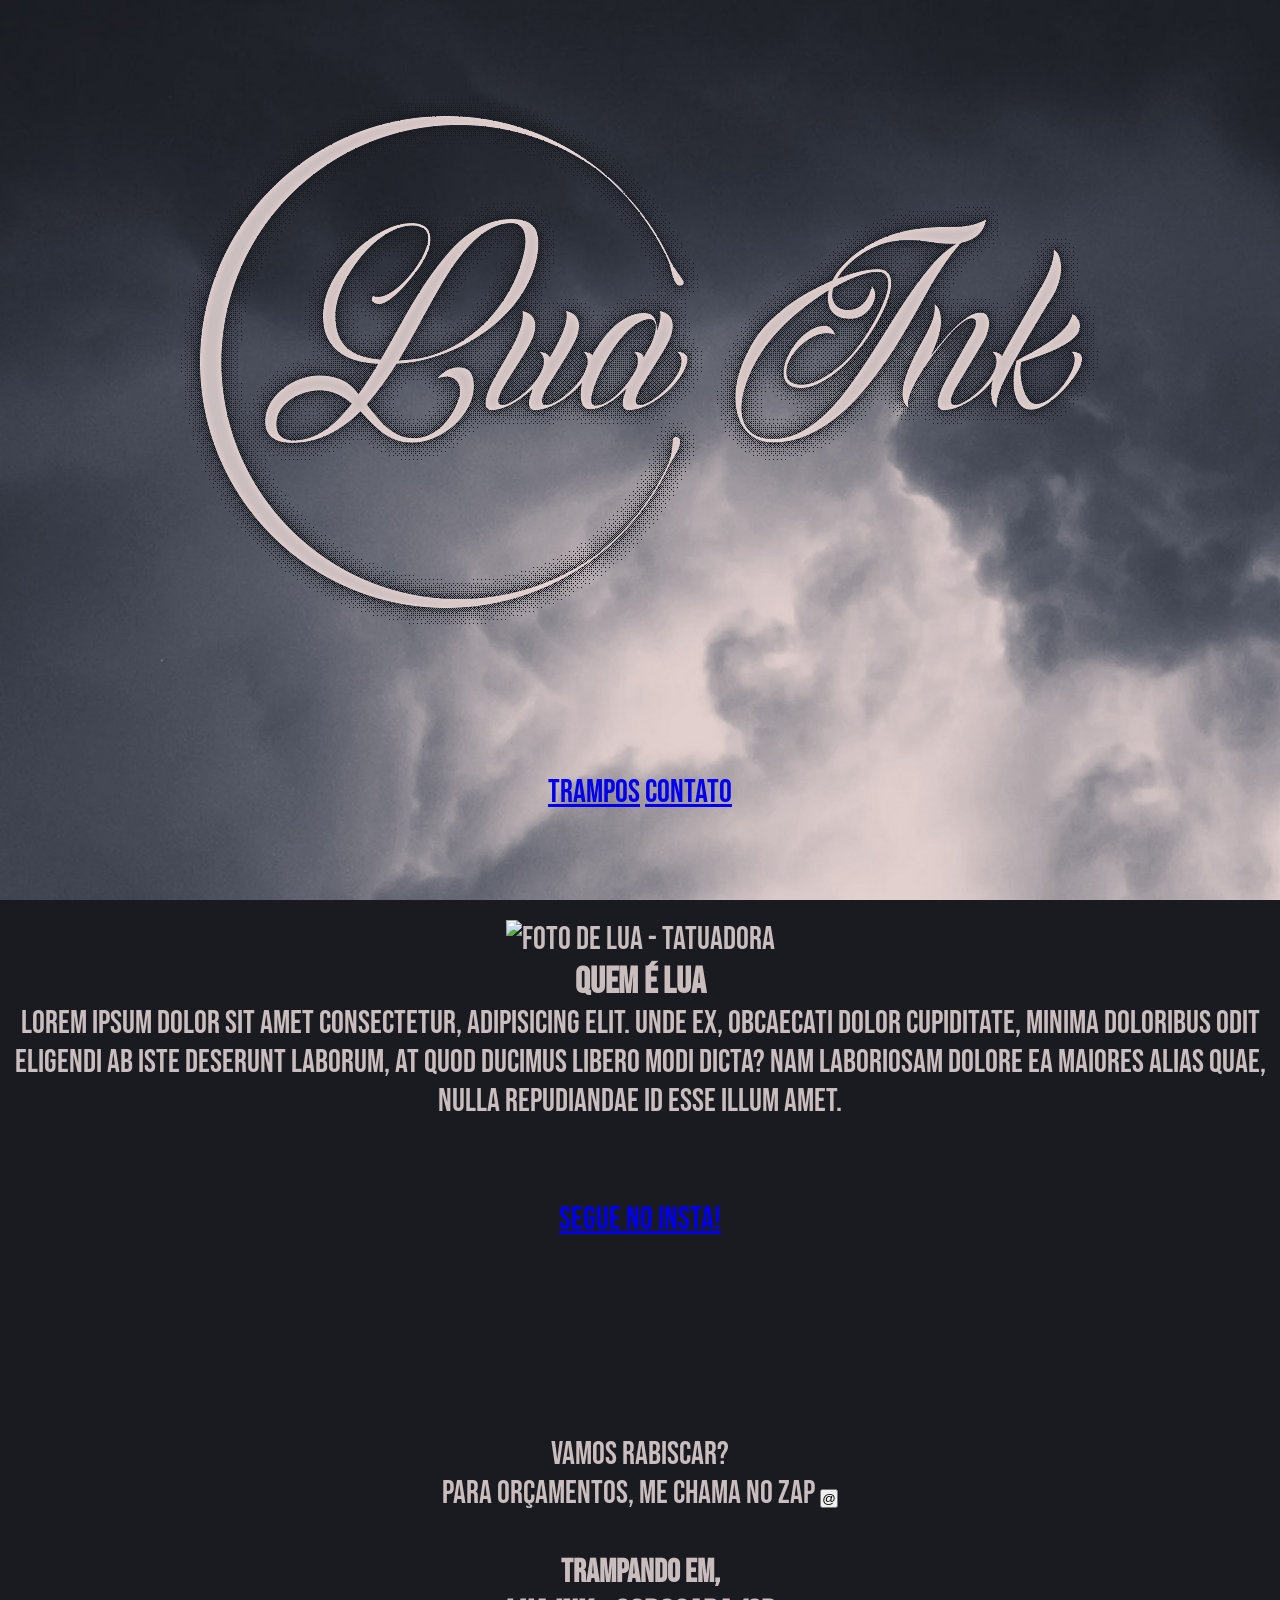
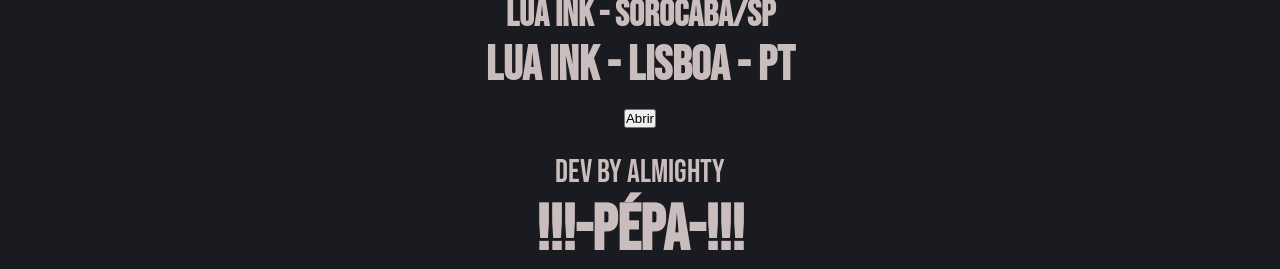
==== novo/index.html @ 47d6fd94 "Refazendo tudo de novo... Agora sério!" ====
<!DOCTYPE html>
<html lang="pt-BR">
<head>
    <meta charset="UTF-8">
    <meta name="viewport" content="width=device-width, initial-scale=1.0">
    <title>Lua Ink - Tattoo</title>
    <link rel="preconnect" href="https://fonts.googleapis.com">
    <link rel="preconnect" href="https://fonts.gstatic.com" crossorigin>
    <link href="https://fonts.googleapis.com/css2?family=Bebas+Neue&family=Roboto:wght@100&display=swap" rel="stylesheet">
    <link rel="stylesheet" href="main.css">
</head>
<body>
    <main>
        <section id="hero" class="animate">
            <div id="heroBG"><img src="images/background.jpg"></div>
            <div id="heroWrap" class="wrap">
                <img src="images/luaink.png" alt="Logo - Lua Ink" id="luaink">
                <div id="heroCTA">
                    <a href="#insta" target="_self" class="cta heroEnter" id="ctaTrampos">Trampos</a>
                    <a href="#zap" target="_self" class="cta heroEnter" id="ctaContato">Contato</a>
                </div>
                <div id="heroSwipe" class="heroEnter">
                    <div id="heroSwipeBG">
                        <div id="heroSwipeFinger">&nbsp;</div>
                    </div>
                </div>
            </div>
        </section>
        <section id="sobre">
            <div id="sobreWrap" class="wrap">
                <div id="sobreRetrato"><img src="images/fotoLua.png" alt="Foto de Lua - Tatuadora"></div>
                <h3 id="sobreTitle">Quem é Lua</h3>
                <p id="sobreTXT">Lorem ipsum dolor sit amet consectetur, adipisicing elit. Unde ex, obcaecati dolor cupiditate, minima doloribus odit eligendi ab iste deserunt laborum, at quod ducimus libero modi dicta? Nam laboriosam dolore ea maiores alias quae, nulla repudiandae id esse illum amet.</p>
            </div>
        </section>
        <section id="insta">
            <div id="instaWrap" class="wrap">
                <div id="instaLogo">
                    <div id="instaLogoImg"><img src="images/logoInsta.png" alt=""></div>
                    <a href="https://www.instagram.com/luaink_/" target="_blank" id="instaChamada">Segue&nbsp;no&nbsp;Insta! </a>
                </div>
                <div id="instaFotos">
                    <div id="Foto01" class="instaFoto"><img src="images/insta/instaFoto_01.jpg" alt=""></div>
                    <div id="Foto02" class="instaFoto"><img src="images/insta/instaFoto_02.jpg" alt=""></div>
                    <div id="Foto03" class="instaFoto"><img src="images/insta/instaFoto_03.jpg" alt=""></div>
                    <div id="Foto04" class="instaFoto"><img src="images/insta/instaFoto_04.jpg" alt=""></div>
                </div>
            </div>
        </section>
        <section id="zap">
            <div id="zapWrap" class="wrap">
                <span id="zapChamada">Vamos Rabiscar?</span><br>
                <span id="zapSubT">Para orçamentos, me chama no ZAP</span>
                <input id="zapButton" type="button" value="@">
            </div>
        </section>
        <section id="local">
            <div id="localWrap" class="wrap">
                <div id="localTrampo">
                    <h4 id="localTXT">Trampando em,</h4>
                    <h3 id="localPrev">Lua Ink - Sorocaba/SP</h3>
                    <h2 id="localAtual">Lua Ink - Lisboa&nbsp;-&nbsp;PT</h2>
                </div>
                <div id="localMapa">
                    <input type="button" value="Abrir" id="mapaButton">
                </div>
            </div>
        </section>
        <footer>Dev by Almighty <h1>!!!-Pépa-!!!</h1></footer>
    </main>
    <!-- <script
        src="https://cdnjs.cloudflare.com/ajax/libs/gsap/3.6.1/gsap.min.js"
        integrity="sha512-cdV6j5t5o24hkSciVrb8Ki6FveC2SgwGfLE31+ZQRHAeSRxYhAQskLkq3dLm8ZcWe1N3vBOEYmmbhzf7NTtFFQ=="
        crossorigin="anonymous"
    ></script> -->
    <!-- <script src="https://cdnjs.cloudflare.com/ajax/libs/ScrollMagic/2.0.6/ScrollMagic.min.js"></script> -->
    <!-- <script src="https://cdnjs.cloudflare.com/ajax/libs/ScrollMagic/2.0.6/plugins/animation.gsap.js"></script> -->
    <script src="script.js"></script>

</body>
</html>
---- novo/main.css ----
:root {
    --dark: #191b21;
    --light: #cabdbd;
}

* {
    box-sizing: border-box;
    margin: 0;
    padding: 0;
}

html{
    scroll-behavior: smooth;
    /* scroll-snap-type: y proximity; */
}

@media (min-width: 480px) {
    /* html{display: none;} */
    /* html {scroll-snap-type: y proximity;} */
}

body {
    margin: 0;
    width: 100vw;
    max-width: 100%;
    font-family: "Bebas Neue", sans-serif;
    font-weight: 400;
    font-style: normal;
    text-align: center;
    font-size: 32px;
    color: var(--light);
    background-color: var(--dark);
}

main {
    width: 100vw;
    max-width: 100%;
}

main {box-shadow: 0 0 50px 10px var(--dark);}
@media (min-width: 480px) {
}
section{
    position:relative;
    max-width: 100svw;
    width: 100%;
    /* min-height: 100svh; */
    margin: 0;
    padding: 0;
    /* scroll-snap-align: start; */
}

.wrap{
    max-width: 1280px;
    margin-inline: auto;
    padding-block: 20px;
    background-color: var(--dark);
}

#heroBG {
    position: absolute;
    width: 100%;
    overflow-x: hidden;
}

#heroBG>img {
    min-width: 100vw;
    min-height: 100vh;
    position: relative;
    left: 50%;
    transform: translateX(-50%);
}

#heroWrap {
    position: relative;
    width: 100%;
    height: 100svh;
    overflow: hidden;
    background:none ;
    display: flex;
    flex-direction: column;
    justify-content: space-around;
    align-items: center;
}

#heroSwipe {
    position: absolute;
    bottom: 0px;
}
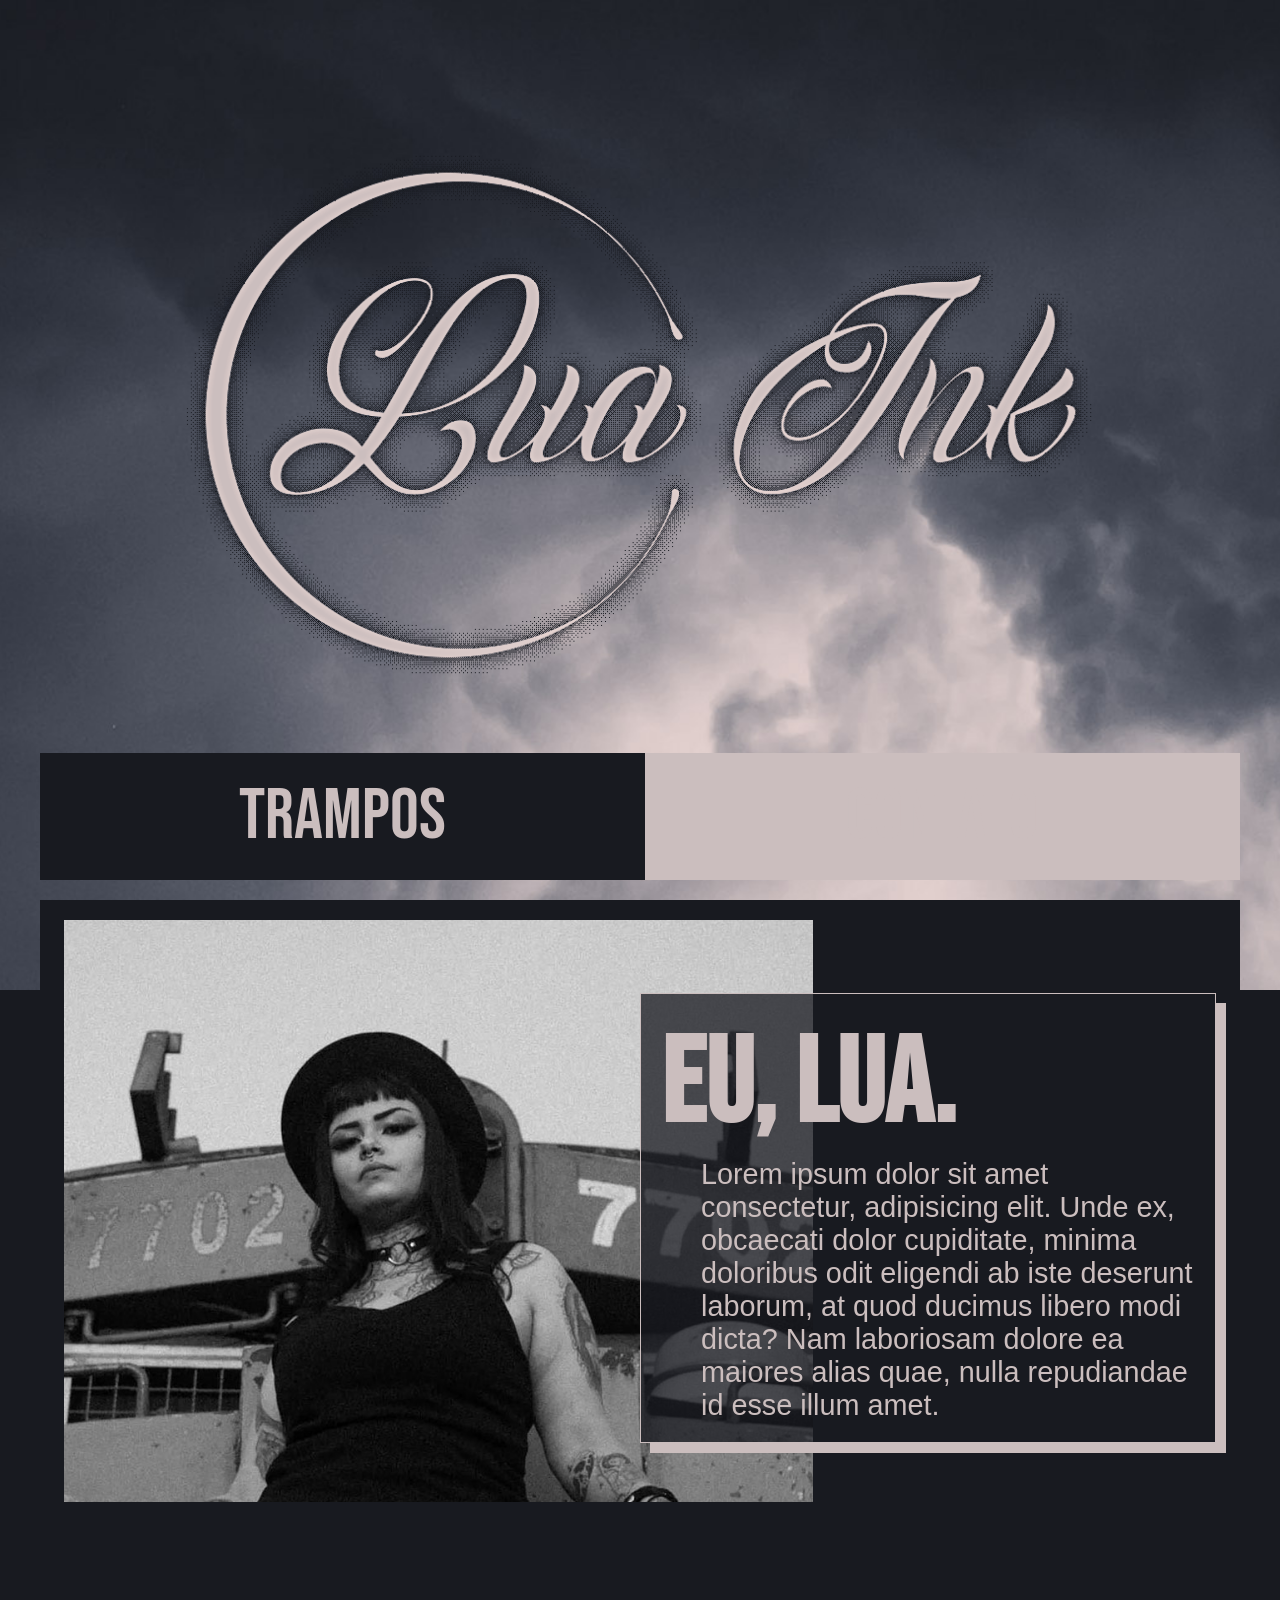
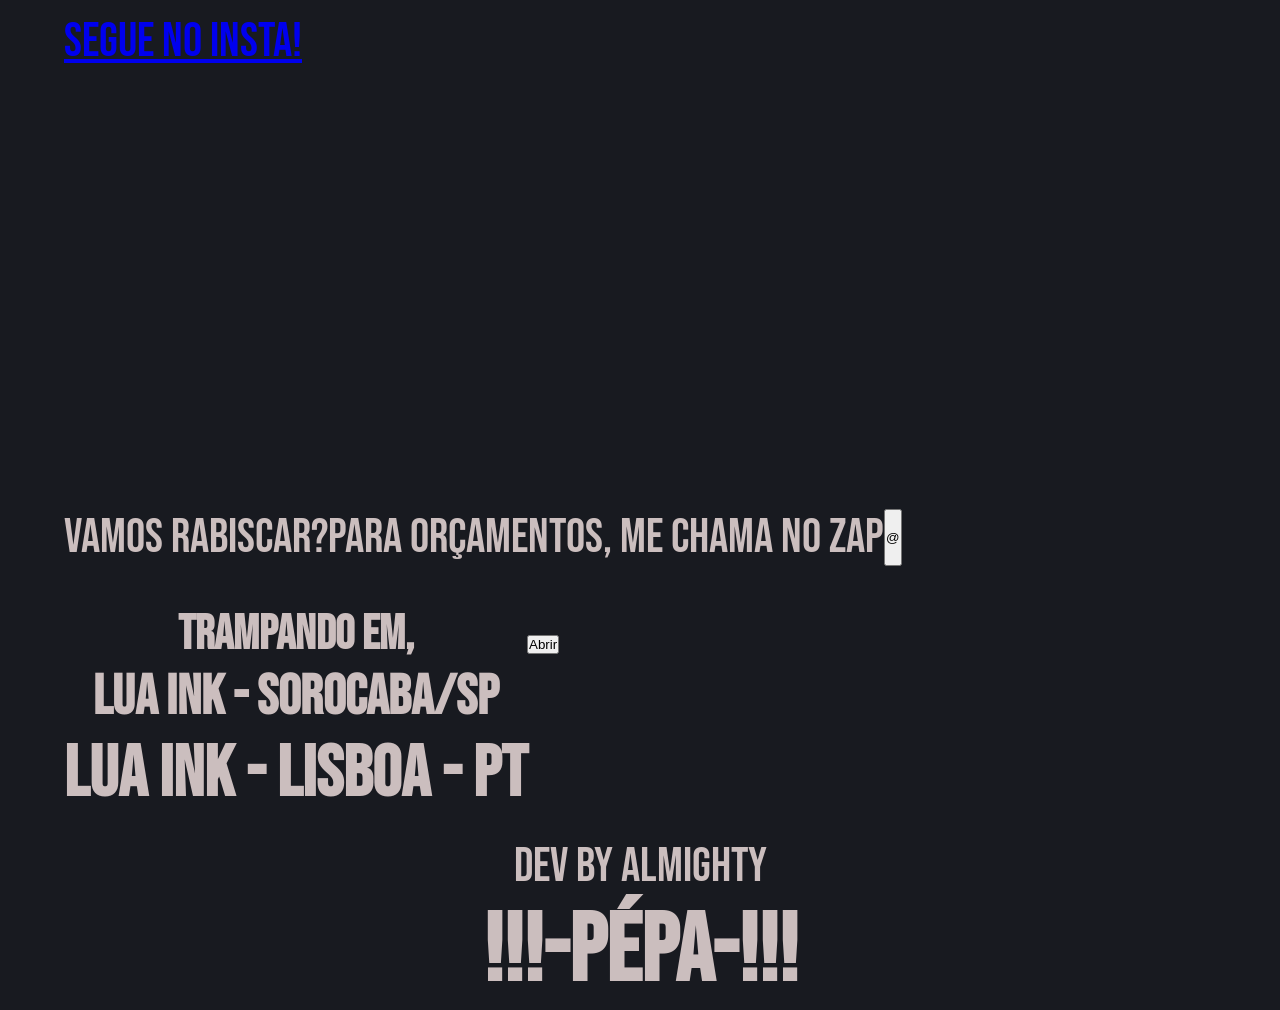
==== commit 61902c2f: "Update Promissor" ====
--- a/novo/index.html
+++ b/novo/index.html
@@ -14,9 +14,10 @@
         <section id="hero" class="animate">
             <div id="heroBG"><img src="images/background.jpg"></div>
             <div id="heroWrap" class="wrap">
+                &nbsp;
                 <img src="images/luaink.png" alt="Logo - Lua Ink" id="luaink">
                 <div id="heroCTA">
-                    <a href="#insta" target="_self" class="cta heroEnter" id="ctaTrampos">Trampos</a>
+                    <a href="#trampos" target="_self" class="cta heroEnter" id="ctaTrampos">Trampos</a>
                     <a href="#zap" target="_self" class="cta heroEnter" id="ctaContato">Contato</a>
                 </div>
                 <div id="heroSwipe" class="heroEnter">
@@ -28,22 +29,29 @@
         </section>
         <section id="sobre">
             <div id="sobreWrap" class="wrap">
-                <div id="sobreRetrato"><img src="images/fotoLua.png" alt="Foto de Lua - Tatuadora"></div>
-                <h3 id="sobreTitle">Quem é Lua</h3>
-                <p id="sobreTXT">Lorem ipsum dolor sit amet consectetur, adipisicing elit. Unde ex, obcaecati dolor cupiditate, minima doloribus odit eligendi ab iste deserunt laborum, at quod ducimus libero modi dicta? Nam laboriosam dolore ea maiores alias quae, nulla repudiandae id esse illum amet.</p>
+                <div id="sobreRetrato"><img src="images/lua.jpg" alt="Foto de Lua - Tatuadora"></div>
+                <div id="sobreInfo">
+                    <h3 id="sobreTitulo">Eu, Lua.</h3>
+                    <p id="sobreTXT">Lorem ipsum dolor sit amet consectetur, adipisicing elit. Unde ex, obcaecati dolor cupiditate, minima doloribus odit eligendi ab iste deserunt laborum, at quod ducimus libero modi dicta? Nam laboriosam dolore ea maiores alias quae, nulla repudiandae id esse illum amet.</p>
+                </div>
             </div>
         </section>
-        <section id="insta">
-            <div id="instaWrap" class="wrap">
-                <div id="instaLogo">
+        <section id="trampos">
+            <div id="tramposWrap" class="wrap">
+                <div id="tramposTOP">
                     <div id="instaLogoImg"><img src="images/logoInsta.png" alt=""></div>
                     <a href="https://www.instagram.com/luaink_/" target="_blank" id="instaChamada">Segue&nbsp;no&nbsp;Insta! </a>
                 </div>
-                <div id="instaFotos">
-                    <div id="Foto01" class="instaFoto"><img src="images/insta/instaFoto_01.jpg" alt=""></div>
-                    <div id="Foto02" class="instaFoto"><img src="images/insta/instaFoto_02.jpg" alt=""></div>
-                    <div id="Foto03" class="instaFoto"><img src="images/insta/instaFoto_03.jpg" alt=""></div>
-                    <div id="Foto04" class="instaFoto"><img src="images/insta/instaFoto_04.jpg" alt=""></div>
+                <div id="tramposFotos">
+                    <div id="Foto01" class="tramposFoto"><img src="images/insta/instaFoto_01.jpg" alt=""></div>
+                    <div id="Foto02" class="tramposFoto"><img src="images/insta/instaFoto_02.jpg" alt=""></div>
+                    <div id="Foto03" class="tramposFoto"><img src="images/insta/instaFoto_03.jpg" alt=""></div>
+                    <div id="Foto04" class="tramposFoto"><img src="images/insta/instaFoto_04.jpg" alt=""></div>
+                    <div id="Foto05" class="tramposFoto"><img src="images/insta/instaFoto_01.jpg" alt=""></div>
+                    <div id="Foto06" class="tramposFoto"><img src="images/insta/instaFoto_02.jpg" alt=""></div>
+                    <div id="Foto07" class="tramposFoto"><img src="images/insta/instaFoto_03.jpg" alt=""></div>
+                    <div id="Foto08" class="tramposFoto"><img src="images/insta/instaFoto_04.jpg" alt=""></div>
+                    <div id="Foto09" class="tramposFoto"><img src="images/insta/instaFoto_01.jpg" alt=""></div>
                 </div>
             </div>
         </section>
--- a/novo/main.css
+++ b/novo/main.css
@@ -1,6 +1,11 @@
 :root {
-    --dark: #191b21;
-    --light: #cabdbd;
+    --preto: hsl(0, 0%, 6%);
+    --branco: hsl(0, 0%, 94%);
+    --escuro: hsl(225, 14%, 11%);
+    --escuroAlpha: rgba(24, 26, 32, 0.75);
+    --claro: hsl(0, 11%, 77%);
+    /* --cor: hsl(51, 100%, 50%); */
+    --cor: var(--claro);
 }
 
 * {
@@ -11,13 +16,8 @@
 
 html{
     scroll-behavior: smooth;
-    /* scroll-snap-type: y proximity; */
 }
 
-@media (min-width: 480px) {
-    /* html{display: none;} */
-    /* html {scroll-snap-type: y proximity;} */
-}
 
 body {
     margin: 0;
@@ -27,9 +27,9 @@
     font-weight: 400;
     font-style: normal;
     text-align: center;
-    font-size: 32px;
-    color: var(--light);
-    background-color: var(--dark);
+    font-size: 48px;
+    color: var(--claro);
+    background-color: var(--escuro);
 }
 
 main {
@@ -37,24 +37,28 @@
     max-width: 100%;
 }
 
-main {box-shadow: 0 0 50px 10px var(--dark);}
-@media (min-width: 480px) {
+main {box-shadow: 0 0 50px 10px var(--escuro);}
+@media (max-width: 480px) {
+    body {
+        font-size: 32px;   
+    }
 }
 section{
     position:relative;
     max-width: 100svw;
     width: 100%;
-    /* min-height: 100svh; */
     margin: 0;
     padding: 0;
-    /* scroll-snap-align: start; */
 }
 
 .wrap{
-    max-width: 1280px;
+    display: flex;
+    max-width: 1200px;
+    width: 98svw;
     margin-inline: auto;
+    padding-inline: min(4svw, 24px);
     padding-block: 20px;
-    background-color: var(--dark);
+    background-color: var(--escuro);
 }
 
 #heroBG {
@@ -65,7 +69,7 @@
 
 #heroBG>img {
     min-width: 100vw;
-    min-height: 100vh;
+    min-height: 110vh;
     position: relative;
     left: 50%;
     transform: translateX(-50%);
@@ -73,17 +77,107 @@
 
 #heroWrap {
     position: relative;
+    height: 100svh;
+    padding-inline: 0;
+    background:none ;
+    flex-direction: column;
+    justify-content: space-between;
+    align-items: center;
+}
+
+#luaink {
+    width: auto;
+    max-height: 60svh;
+    max-width: 80svw;
+}
+
+#heroCTA {
     width: 100%;
-    height: 100svh;
-    overflow: hidden;
-    background:none ;
-    display: flex;
-    flex-direction: column;
-    justify-content: space-around;
-    align-items: center;
+}
+
+.cta {
+    display: table-cell;
+    width: 98svw;
+    padding-block: 20px;
+    text-decoration: none;
+    font-size: 1.5em;
+    color: var(--cor);
+}
+
+.cta:hover{
+    border: 1px solid var(--cor);
+}
+
+#ctaTrampos {background: var(--escuro);}
+#ctaContato {background: var(--claro);}
+
+@media (max-width: 480px) {
+    .cta {
+        display: block;
+    }
 }
 
 #heroSwipe {
     position: absolute;
     bottom: 0px;
 }
+
+#sobreWrap {
+    align-items: center;
+}
+
+#sobreWrap>div{
+    width: 50%;
+}
+
+#sobreRetrato>img {
+    width: 130%;
+}
+
+#sobreInfo {
+    height: 100%;
+    padding: 20px;
+    background-color: var(--escuroAlpha);
+    border: 1px solid var(--cor);
+    text-align: left;
+    color: var(--cor);
+    box-shadow: 10px 10px 0 var(--cor);
+}
+
+#sobreTitulo {
+    font-size: 2.5em;
+}
+#sobreTXT {
+    padding-left: 40px;
+    font-family: "Roboto", sans-serif;
+    font-weight: 100;
+    font-size: 0.6em;
+}
+
+@media (max-width: 480px) {
+    #sobreWrap {
+        display: block;
+        align-items: unset;
+    }
+    
+    #sobreWrap>div{
+        width: 90%;
+    }
+
+    #sobreRetrato {
+        height: 40svh;
+    }
+
+    #sobreRetrato>img {
+        position: relative;
+        top: 0px;
+        width: 100%;
+        aspect-ratio: 1/1.3;
+    }
+
+    #sobreInfo{
+        position: relative;
+        float: right;
+    }
+
+}
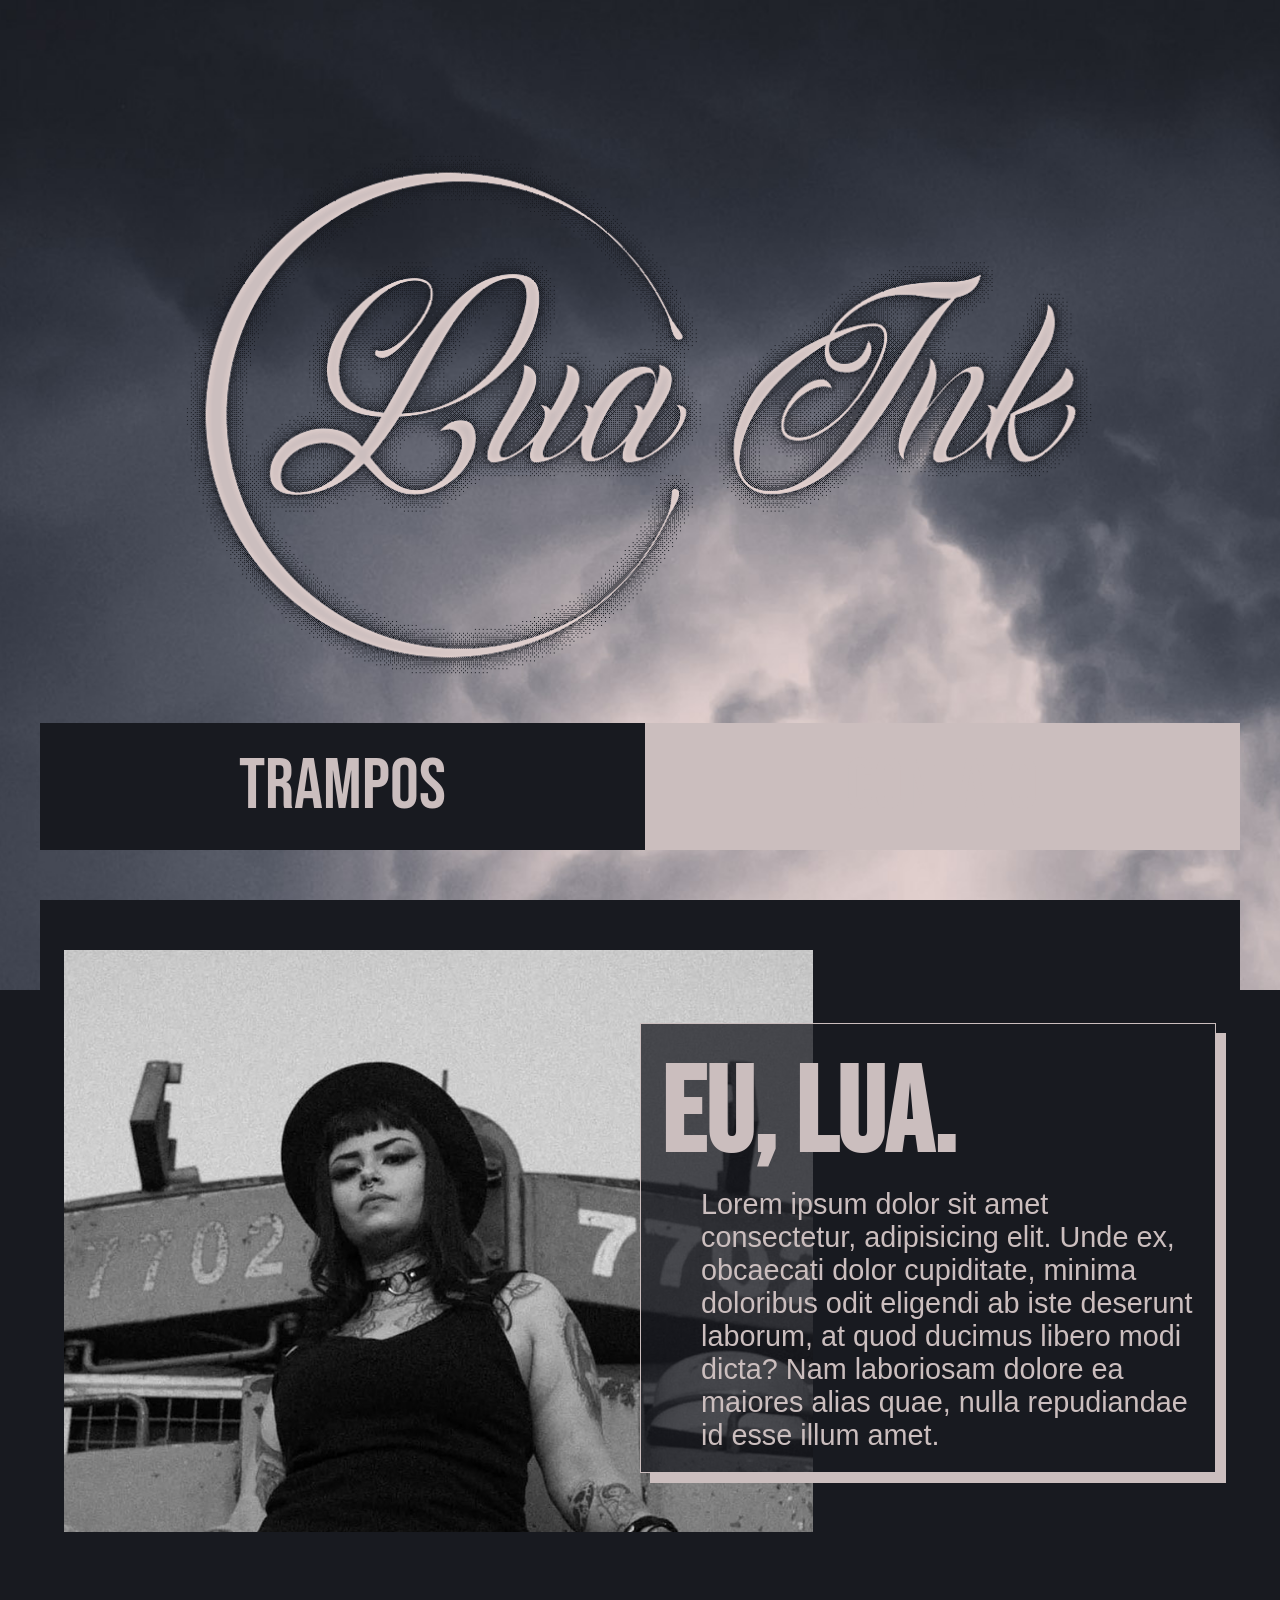
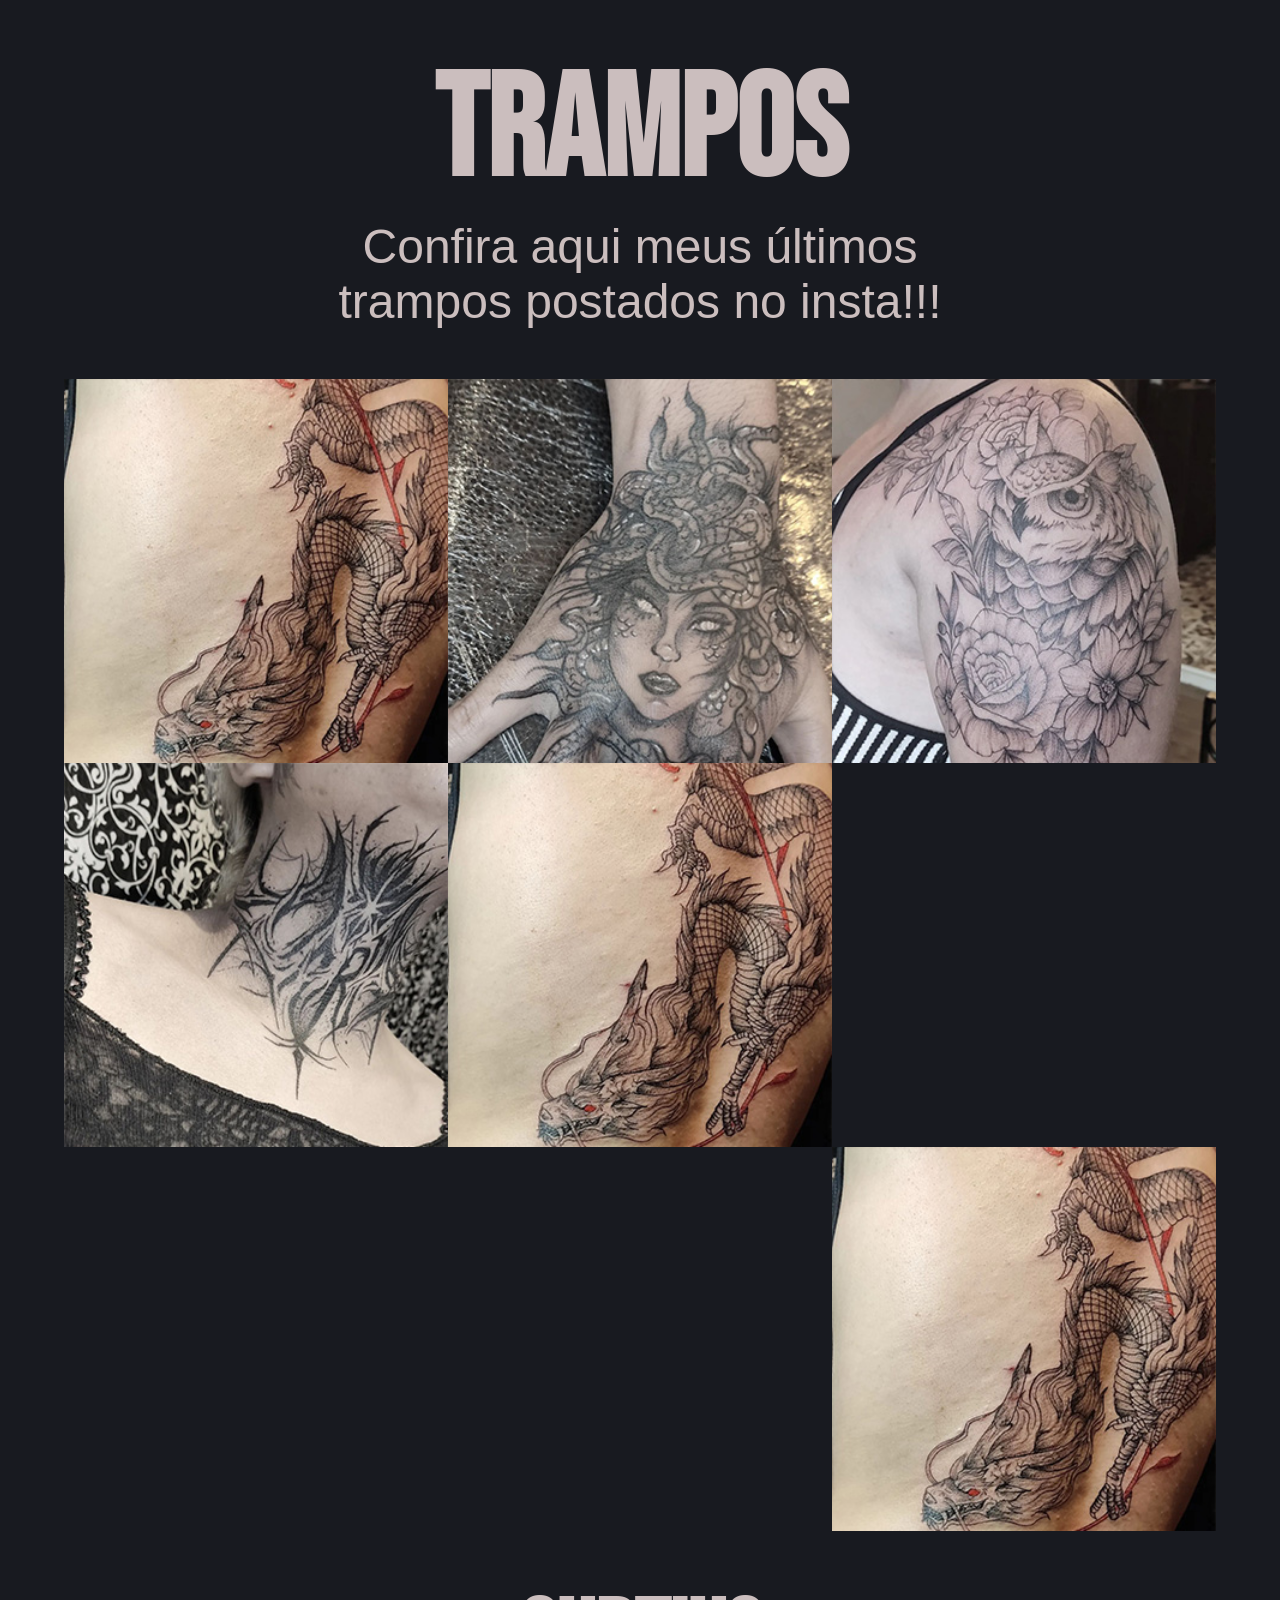
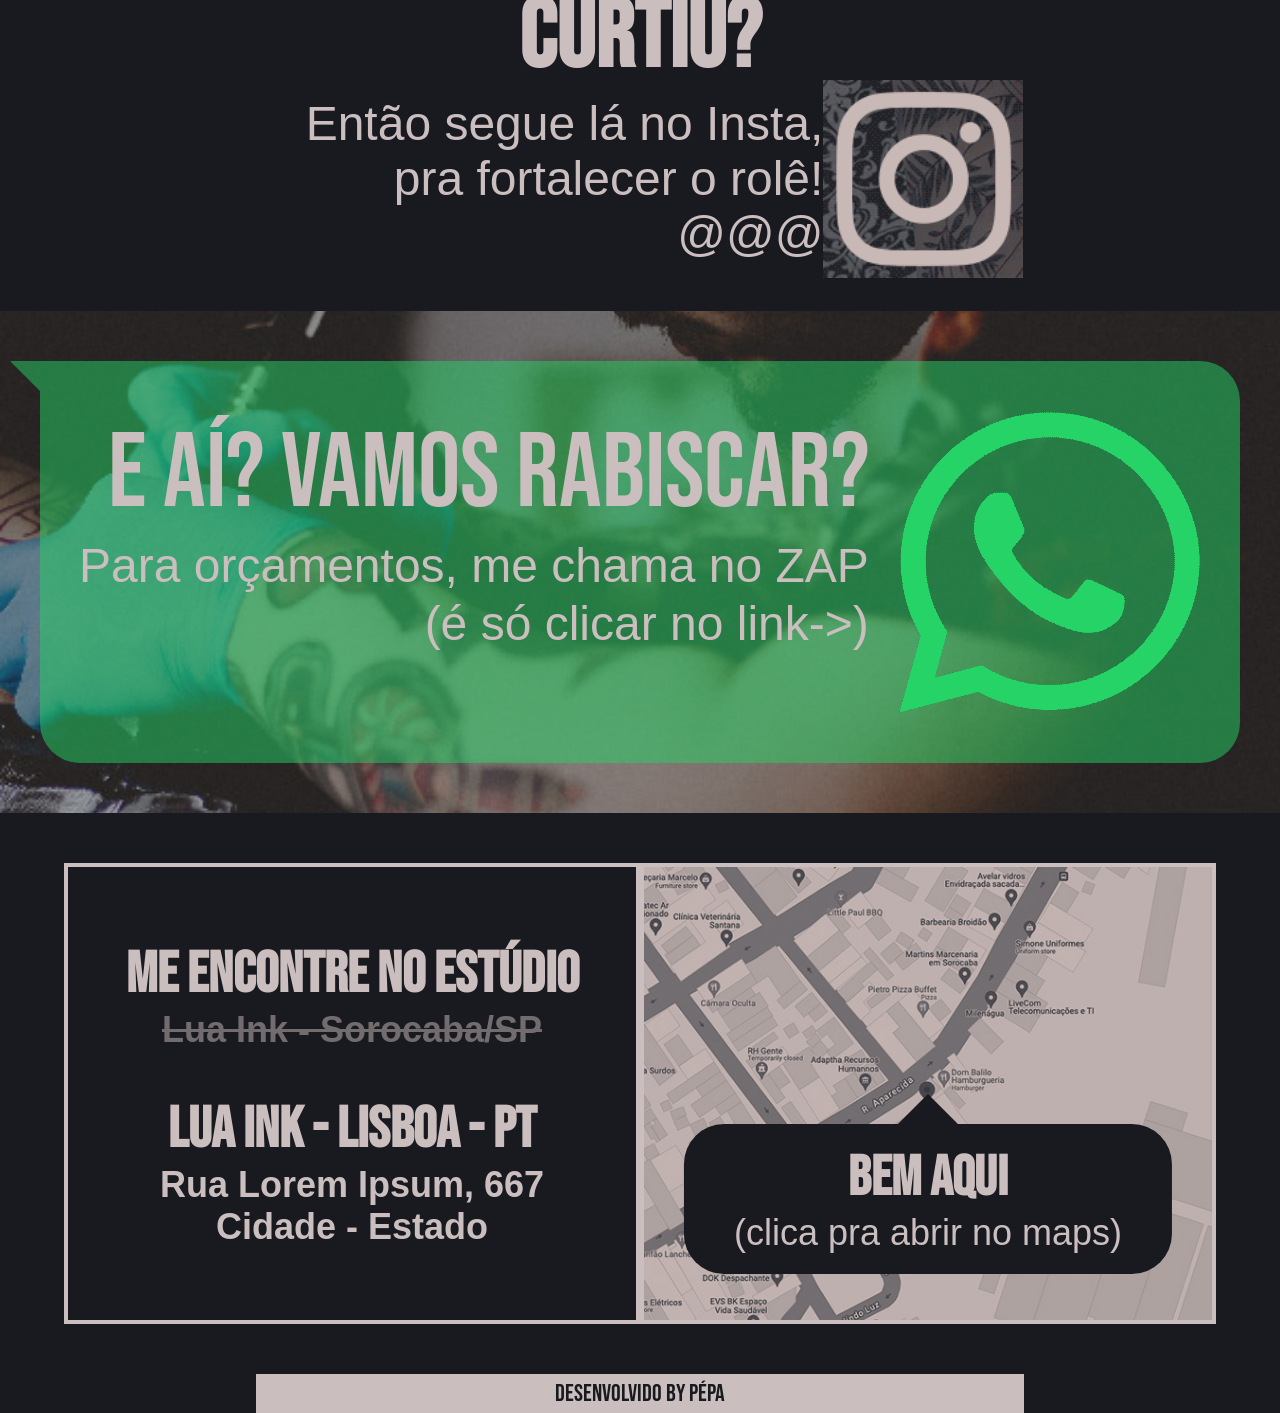
==== commit e7e4d016: "Layout final, segunda seção. Agora vai!!!" ====
--- a/novo/index.html
+++ b/novo/index.html
@@ -39,51 +39,135 @@
         <section id="trampos">
             <div id="tramposWrap" class="wrap">
                 <div id="tramposTOP">
-                    <div id="instaLogoImg"><img src="images/logoInsta.png" alt=""></div>
-                    <a href="https://www.instagram.com/luaink_/" target="_blank" id="instaChamada">Segue&nbsp;no&nbsp;Insta! </a>
+                    <h3>TRAMPOS</h3>
+                    <p>Confira aqui meus últimos<br />trampos postados no insta!!!</p>
                 </div>
-                <div id="tramposFotos">
-                    <div id="Foto01" class="tramposFoto"><img src="images/insta/instaFoto_01.jpg" alt=""></div>
-                    <div id="Foto02" class="tramposFoto"><img src="images/insta/instaFoto_02.jpg" alt=""></div>
-                    <div id="Foto03" class="tramposFoto"><img src="images/insta/instaFoto_03.jpg" alt=""></div>
-                    <div id="Foto04" class="tramposFoto"><img src="images/insta/instaFoto_04.jpg" alt=""></div>
-                    <div id="Foto05" class="tramposFoto"><img src="images/insta/instaFoto_01.jpg" alt=""></div>
-                    <div id="Foto06" class="tramposFoto"><img src="images/insta/instaFoto_02.jpg" alt=""></div>
-                    <div id="Foto07" class="tramposFoto"><img src="images/insta/instaFoto_03.jpg" alt=""></div>
-                    <div id="Foto08" class="tramposFoto"><img src="images/insta/instaFoto_04.jpg" alt=""></div>
-                    <div id="Foto09" class="tramposFoto"><img src="images/insta/instaFoto_01.jpg" alt=""></div>
+                <div id="tramposGaleria">
+                    <a href="#" target="_blank" id="trampo_01">
+                        <div class="trampoFoto" style="background-image: url('images/insta/instaFoto_01.jpg');" id="foto_01">&nbsp;</div>
+                        <div class="trampoAbre">
+                            <span class="trampoVe">Veja lá!</span>
+                            <img src="images/insta_ico.png" class="instaICO">
+                            <span class="trampoCurte">Curte<br />e comenta também!</span>
+                        </div>
+                    </a>
+                    <a href="#" target="_blank" id="trampo_02">
+                        <div class="trampoFoto" style="background-image: url('images/insta/instaFoto_02.jpg');" id="foto_02">&nbsp;</div>
+                        <div class="trampoAbre">
+                            <span class="trampoVe">Veja lá!</span>
+                            <img src="images/insta_ico.png" class="instaICO">
+                            <span class="trampoCurte">Curte<br />e comenta também!</span>
+                        </div>
+                    </a>
+                    <a href="#" target="_blank" id="trampo_03">
+                        <div class="trampoFoto" style="background-image: url('images/insta/instaFoto_03.jpg');" id="foto_03">&nbsp;</div>
+                        <div class="trampoAbre">
+                            <span class="trampoVe">Veja lá!</span>
+                            <img src="images/insta_ico.png" class="instaICO">
+                            <span class="trampoCurte">Curte<br />e comenta também!</span>
+                        </div>
+                    </a>
+                    <a href="#" target="_blank" id="trampo_04">
+                        <div class="trampoFoto" style="background-image: url('images/insta/instaFoto_04.jpg');" id="foto_04">&nbsp;</div>
+                        <div class="trampoAbre">
+                            <span class="trampoVe">Veja lá!</span>
+                            <img src="images/insta_ico.png" class="instaICO">
+                            <span class="trampoCurte">Curte<br />e comenta também!</span>
+                        </div>
+                    </a>
+                    <a href="#" target="_blank" id="trampo_05">
+                        <div class="trampoFoto" style="background-image: url('images/insta/instaFoto_01.jpg');" id="foto_05">&nbsp;</div>
+                        <div class="trampoAbre">
+                            <span class="trampoVe">Veja lá!</span>
+                            <img src="images/insta_ico.png" class="instaICO">
+                            <span class="trampoCurte">Curte<br />e comenta também!</span>
+                        </div>
+                    </a>
+                    <a href="#" target="_blank" id="trampo_06">
+                        <div class="trampoFoto" style="background-image: url('images/insta/INSTAFOTO_02.jpg');" id="foto_06">&nbsp;</div>
+                        <div class="trampoAbre">
+                            <span class="trampoVe">Veja lá!</span>
+                            <img src="images/insta_ico.png" class="instaICO">
+                            <span class="trampoCurte">Curte<br />e comenta também!</span>
+                        </div>
+                    </a>
+                    <a href="#" target="_blank" id="trampo_07">
+                        <div class="trampoFoto" style="background-image: url('images/insta/INSTAFOTO_03.jpg');" id="foto_07">&nbsp;</div>
+                        <div class="trampoAbre">
+                            <span class="trampoVe">Veja lá!</span>
+                            <img src="images/insta_ico.png" class="instaICO">
+                            <span class="trampoCurte">Curte<br />e comenta também!</span>
+                        </div>
+                    </a>
+                    <a href="#" target="_blank" id="trampo_08">
+                        <div class="trampoFoto" style="background-image: url('images/insta/INSTAFOTO_04.jpg');" id="foto_08">&nbsp;</div>
+                        <div class="trampoAbre">
+                            <span class="trampoVe">Veja lá!</span>
+                            <img src="images/insta_ico.png" class="instaICO">
+                            <span class="trampoCurte">Curte<br />e comenta também!</span>
+                        </div>
+                    </a>
+                    <a href="#" target="_blank" id="trampo_09">
+                        <div class="trampoFoto" style="background-image: url('images/insta/instaFoto_01.jpg');" id="foto_09">&nbsp;</div>
+                        <div class="trampoAbre">
+                            <span class="trampoVe">Veja lá!</span>
+                            <img src="images/insta_ico.png" class="instaICO">
+                            <span class="trampoCurte">Curte<br />e comenta também!</span>
+                        </div>
+                    </a>
+                </div>
+                <div id="tramposFIM">
+                    <h3>Curtiu?</h3>
+                    <div>
+                        <p>
+                            Então segue lá no Insta,<br />
+                            pra fortalecer o rolê!<br />
+                            @@@
+                        </p>
+                        <a href="https://www.instagram.com/luaink_/" target="_blank"><img src="images/insta_ico.png"></a>
+                    </div>
                 </div>
             </div>
         </section>
         <section id="zap">
             <div id="zapWrap" class="wrap">
-                <span id="zapChamada">Vamos Rabiscar?</span><br>
-                <span id="zapSubT">Para orçamentos, me chama no ZAP</span>
-                <input id="zapButton" type="button" value="@">
+                <div>
+                    <span id="zapChamada">E Aí? Vamos&nbsp;Rabiscar?</span><br />
+                    <span id="zapSubTitulo">
+                        Para orçamentos, me chama no ZAP <br />
+                        (é só clicar no link->)
+                    </span>
+                </div>
+                <a href="#" id="zapBotao"><img src="images/zap_icon.png" alt=""></a>
             </div>
         </section>
         <section id="local">
             <div id="localWrap" class="wrap">
                 <div id="localTrampo">
-                    <h4 id="localTXT">Trampando em,</h4>
-                    <h3 id="localPrev">Lua Ink - Sorocaba/SP</h3>
-                    <h2 id="localAtual">Lua Ink - Lisboa&nbsp;-&nbsp;PT</h2>
+                    <div>
+                        <h4 id="localTXT">Me encontre no estúdio</h4>
+                        <h3 class="localPrev">Lua Ink - Sorocaba/SP</h3>
+                    </div>
+                    <div>
+                        <h2 id="localAtual">Lua Ink - Lisboa&nbsp;-&nbsp;PT</h2>
+                        <h4 id="localEndereco">
+                            Rua Lorem Ipsum, 667<br />
+                            Cidade - Estado
+                        </h4>
+                    </div>
                 </div>
                 <div id="localMapa">
-                    <input type="button" value="Abrir" id="mapaButton">
+                    <a href="#">
+                        <div>
+                            <h3>Bem Aqui</h3>
+                            <span>(clica&nbsp;pra&nbsp;abrir&nbsp;no&nbsp;maps)</span>
+                        </div>
+                    </a>
                 </div>
             </div>
         </section>
-        <footer>Dev by Almighty <h1>!!!-Pépa-!!!</h1></footer>
+        <footer><a href="#">Desenvolvido by Pépa</a></footer>
     </main>
-    <!-- <script
-        src="https://cdnjs.cloudflare.com/ajax/libs/gsap/3.6.1/gsap.min.js"
-        integrity="sha512-cdV6j5t5o24hkSciVrb8Ki6FveC2SgwGfLE31+ZQRHAeSRxYhAQskLkq3dLm8ZcWe1N3vBOEYmmbhzf7NTtFFQ=="
-        crossorigin="anonymous"
-    ></script> -->
-    <!-- <script src="https://cdnjs.cloudflare.com/ajax/libs/ScrollMagic/2.0.6/ScrollMagic.min.js"></script> -->
-    <!-- <script src="https://cdnjs.cloudflare.com/ajax/libs/ScrollMagic/2.0.6/plugins/animation.gsap.js"></script> -->
-    <script src="script.js"></script>
-
+    <!-- <script src="script.js"></script> -->
 </body>
 </html>
--- a/novo/main.css
+++ b/novo/main.css
@@ -37,12 +37,7 @@
     max-width: 100%;
 }
 
-main {box-shadow: 0 0 50px 10px var(--escuro);}
-@media (max-width: 480px) {
-    body {
-        font-size: 32px;   
-    }
-}
+
 section{
     position:relative;
     max-width: 100svw;
@@ -57,8 +52,18 @@
     width: 98svw;
     margin-inline: auto;
     padding-inline: min(4svw, 24px);
-    padding-block: 20px;
+    padding-block: 50px;
     background-color: var(--escuro);
+}
+
+main {box-shadow: 0 0 50px 10px var(--escuro);}
+@media (max-width: 480px) {
+    body {
+        font-size: 32px;   
+    }
+    .wrap {
+        flex-direction: column;
+    }
 }
 
 #heroBG {
@@ -180,4 +185,269 @@
         float: right;
     }
 
+}
+
+#tramposWrap {
+    flex-direction: column;
+}
+
+#tramposTOP, #tramposGaleria{
+    margin-bottom: 50px;
+}
+
+#tramposTOP h3{
+    font-size: 3em;
+}
+
+#trampos p{
+    font-family: "Roboto", sans-serif;
+    font-size: 1em;
+}
+
+#tramposGaleria {
+    display: grid;
+    grid-template-columns: auto auto auto;
+}
+
+#tramposGaleria>a {
+    width: 100%;
+    aspect-ratio: 1/1;
+    overflow: hidden;
+    text-decoration: none;
+    color: var(--cor);
+    /* background-color: #00ffee77; */
+}
+#tramposGaleria>a:hover .trampoAbre {
+    opacity: 1;
+}
+
+.trampoAbre {
+    width: 100%;
+    height: 100%;
+    position: relative;
+    top: -100%;
+    display: flex;
+    align-items: center;
+    flex-direction: column;
+    justify-content: space-around;
+    font-family: "Roboto", sans-serif;
+    background-color: var(--escuroAlpha);
+    border: 4px solid var(--cor);
+    opacity: 0.0;
+}
+
+.trampoVe {
+    font-size: 1.5em;
+}
+
+.instaICO {
+    height: 40%;
+}
+
+.trampoCurte {
+    font-size: 0.75em;
+}
+
+.trampoFoto {
+    position: relative;
+    width: 100%;
+    height: 100%;
+    background-size: cover;
+}
+
+#tramposFIM h3{
+    font-size: 2em;
+}
+
+#tramposFIM div>*{
+    display: inline-block;
+}
+
+#tramposFIM div{
+    display: inline-flex;
+}
+
+#tramposFIM p{
+    text-align: right;
+}
+
+#tramposFIM img{
+    position: relative;
+    height: 120%;
+    top: 50%;
+    transform: translateY(-50%);
+}
+
+@media (max-width: 480px) {
+    #tramposFIM div {
+        justify-content: center;
+        align-items: center;
+    }
+
+    #tramposFIM a {
+        display: flex;
+        width: 30%;
+    }
+
+    #tramposFIM img {
+        width: 100%;
+        height: auto;
+        top: unset;
+        transform: unset;
+    }    
+    #tramposFIM p {
+        font-size: 0.6em;
+    }
+}
+
+#zap {
+    background-image: url(images/zap_bg.jpg);
+    background-size: cover;
+    background-position-y: center;
+    padding-block: 50px;
+}
+#zapWrap {
+    position: relative;
+    justify-content: space-around;
+    padding-inline: min(4svw, 24px);
+    padding-block: 50px;
+    margin: auto;
+    border-radius: 0px 40px 40px 40px;
+    background-color: #25d36680 ;
+}
+
+#zapWrap::before {
+    content: '';
+    position: absolute;
+    top: 0px;
+    left: -30px;
+    border: 0 solid transparent;
+    border-width: 0px 30px 30px 0px;
+    border-right-color: #25d36680;
+}
+
+#zapWrap>* {
+    /* display: inline-block; */
+}
+
+#zapWrap>div {
+    text-align: right;
+}
+
+#zapChamada {
+    font-size: 2.2em;
+}
+
+#zapBotao img{
+    display: block;
+    /* height: 120%;
+    position: absolute;
+    top: 50%;
+    transform: translateY(-50%); */
+}
+
+#zapSubTitulo {
+    font-family: "Roboto", sans-serif;
+    font-size: 1em;
+}
+
+#localWrap>div{
+    width: 50%;
+    aspect-ratio: 1/0.8;
+    border: 4px solid var(--claro);
+}
+
+#localTrampo {
+    display: flex;
+    flex-direction: column;
+    justify-content: space-around;
+    padding: 50px 0;
+}
+
+#localTXT, #localAtual {
+    font-size: 1.2em;
+}
+.localPrev {
+    font-family: "Roboto", sans-serif;
+    font-size: 0.75em;
+    text-decoration: line-through;
+    opacity: 0.5;
+}
+#localEndereco {
+    font-family: "Roboto", sans-serif;
+    font-size: 0.75em;
+}
+
+#localMapa a {
+    display: block;
+    width: 100%;
+    height: 100%;
+    position: relative;
+    color: var(--cor);
+    background-image: url(images/mapa.jpg);
+    background-size: cover;
+}
+
+#localMapa a div {
+    display: block;
+    position: absolute;
+    top: calc(50% + 30px);
+    left: 50%;
+    transform: translateX(-50%);
+    padding: 20px 50px;
+    background-color: var(--escuro);
+    border-radius: 40px;
+}
+
+#localMapa a div::before {
+    content: '';
+    position: absolute;
+    top: -30px;
+    left: 50%;
+    transform: translateX(-50%);
+    border: 0 solid transparent;
+    border-width: 0px 30px 30px 30px;
+    border-bottom-color: var(--escuro);
+}
+
+#localMapa a div>* {
+    display: block;
+}
+
+#localMapa a span {
+    font-family: "Roboto", sans-serif;
+    font-size: 0.75em;
+}
+
+
+@media (max-width: 480px) {
+    #localWrap>div{
+        width: 100%;
+    }
+    
+    #localMapa a {
+        background-position-y: -50px;
+    }
+    
+    #localMapa a div {
+        top: calc(50% + -15px);
+    }
+
+    #localMapa a span {
+        font-size: 0.5em;
+    }
+}
+
+footer {
+    max-width: 800px;
+    width: 60%;
+    margin: 0 auto;
+    padding-block: 5px;
+    background-color: var(--claro);
+    font-size: 0.5em;
+}
+
+footer a {
+    text-decoration: none;
+    color: var(--escuro);
 }
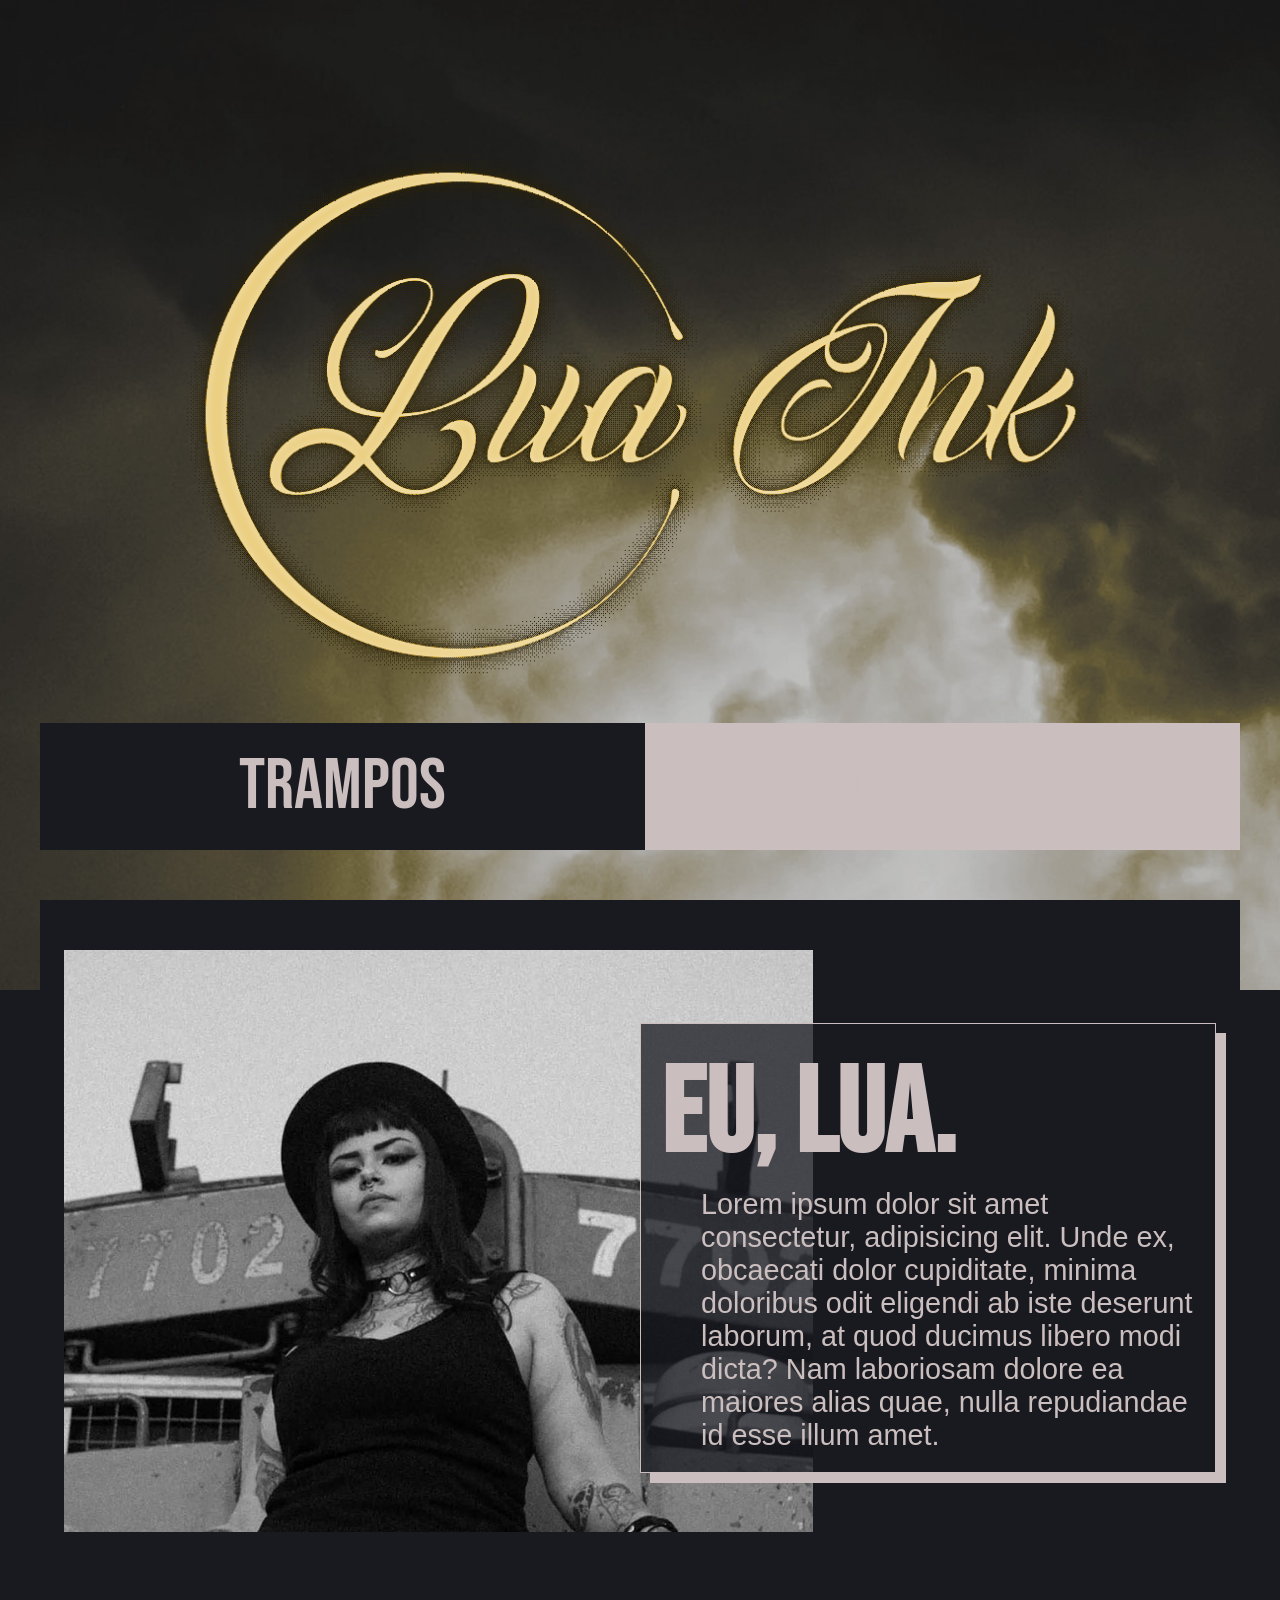
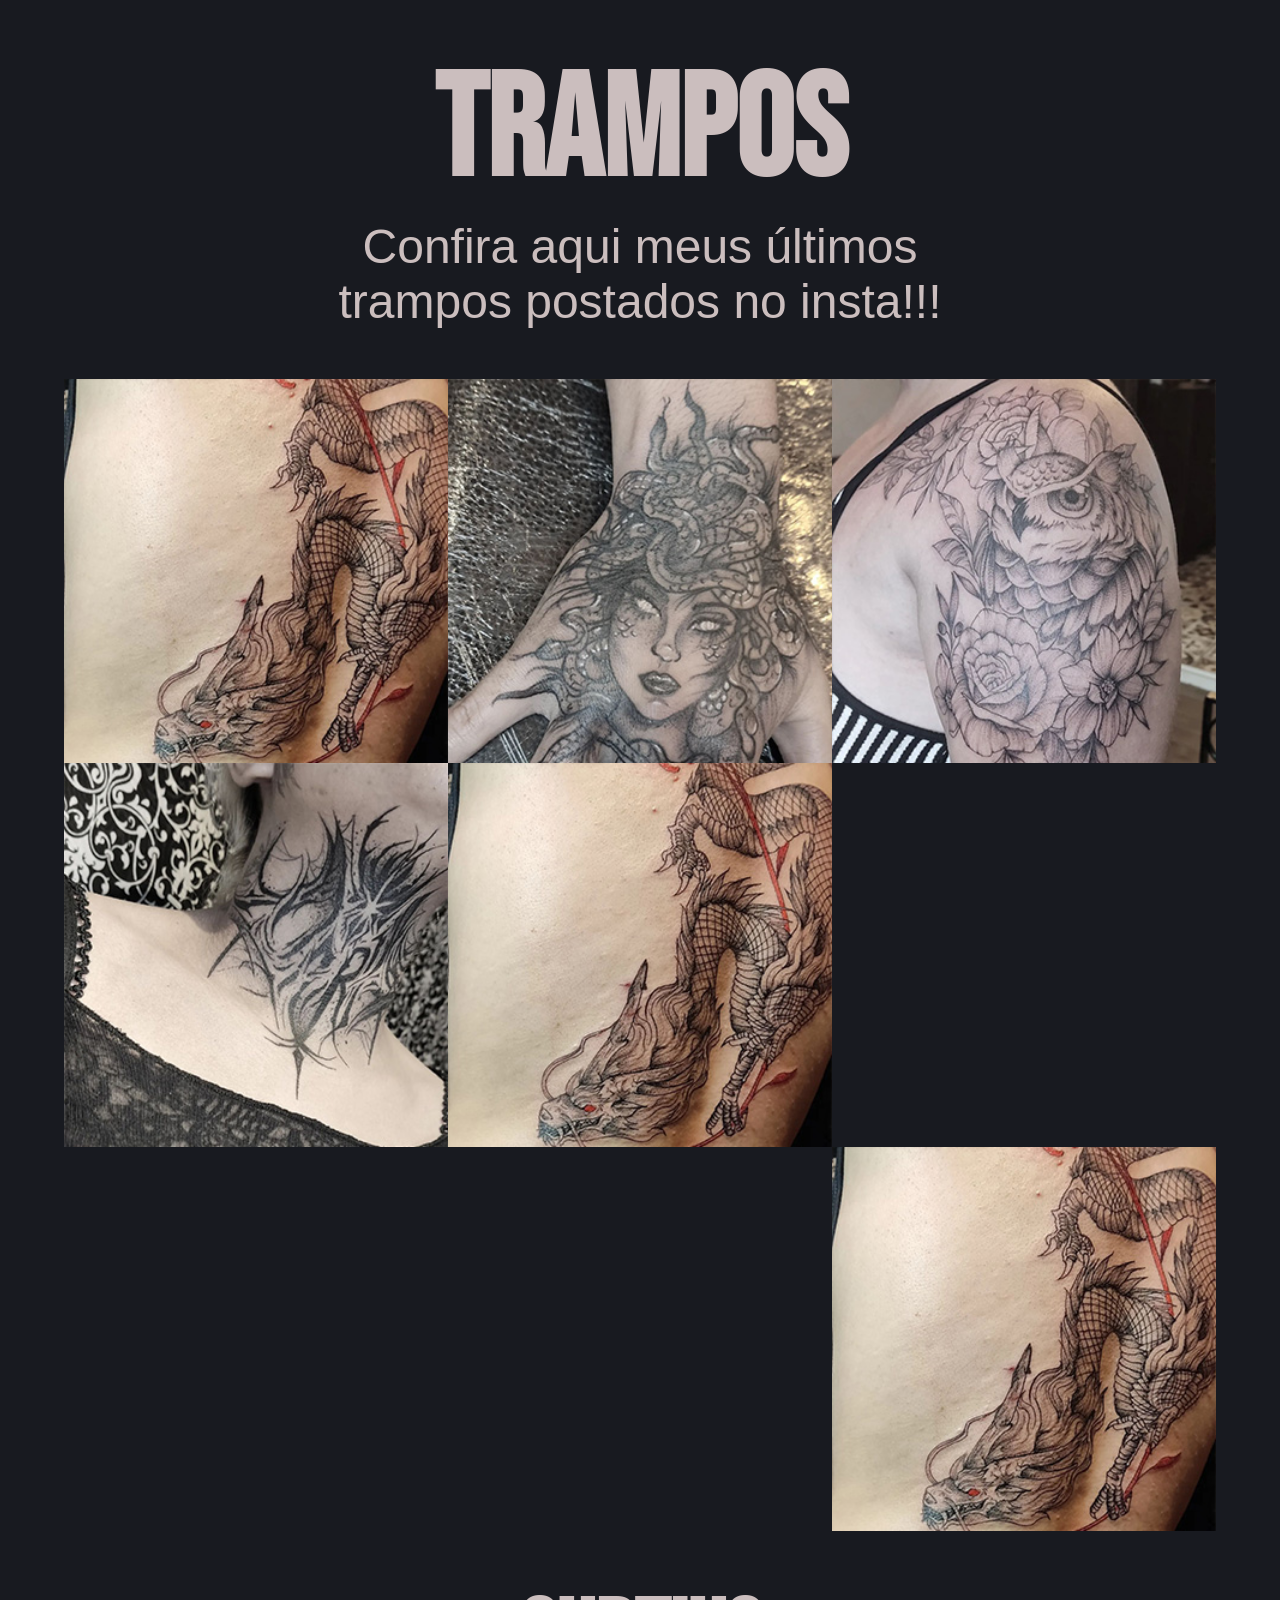
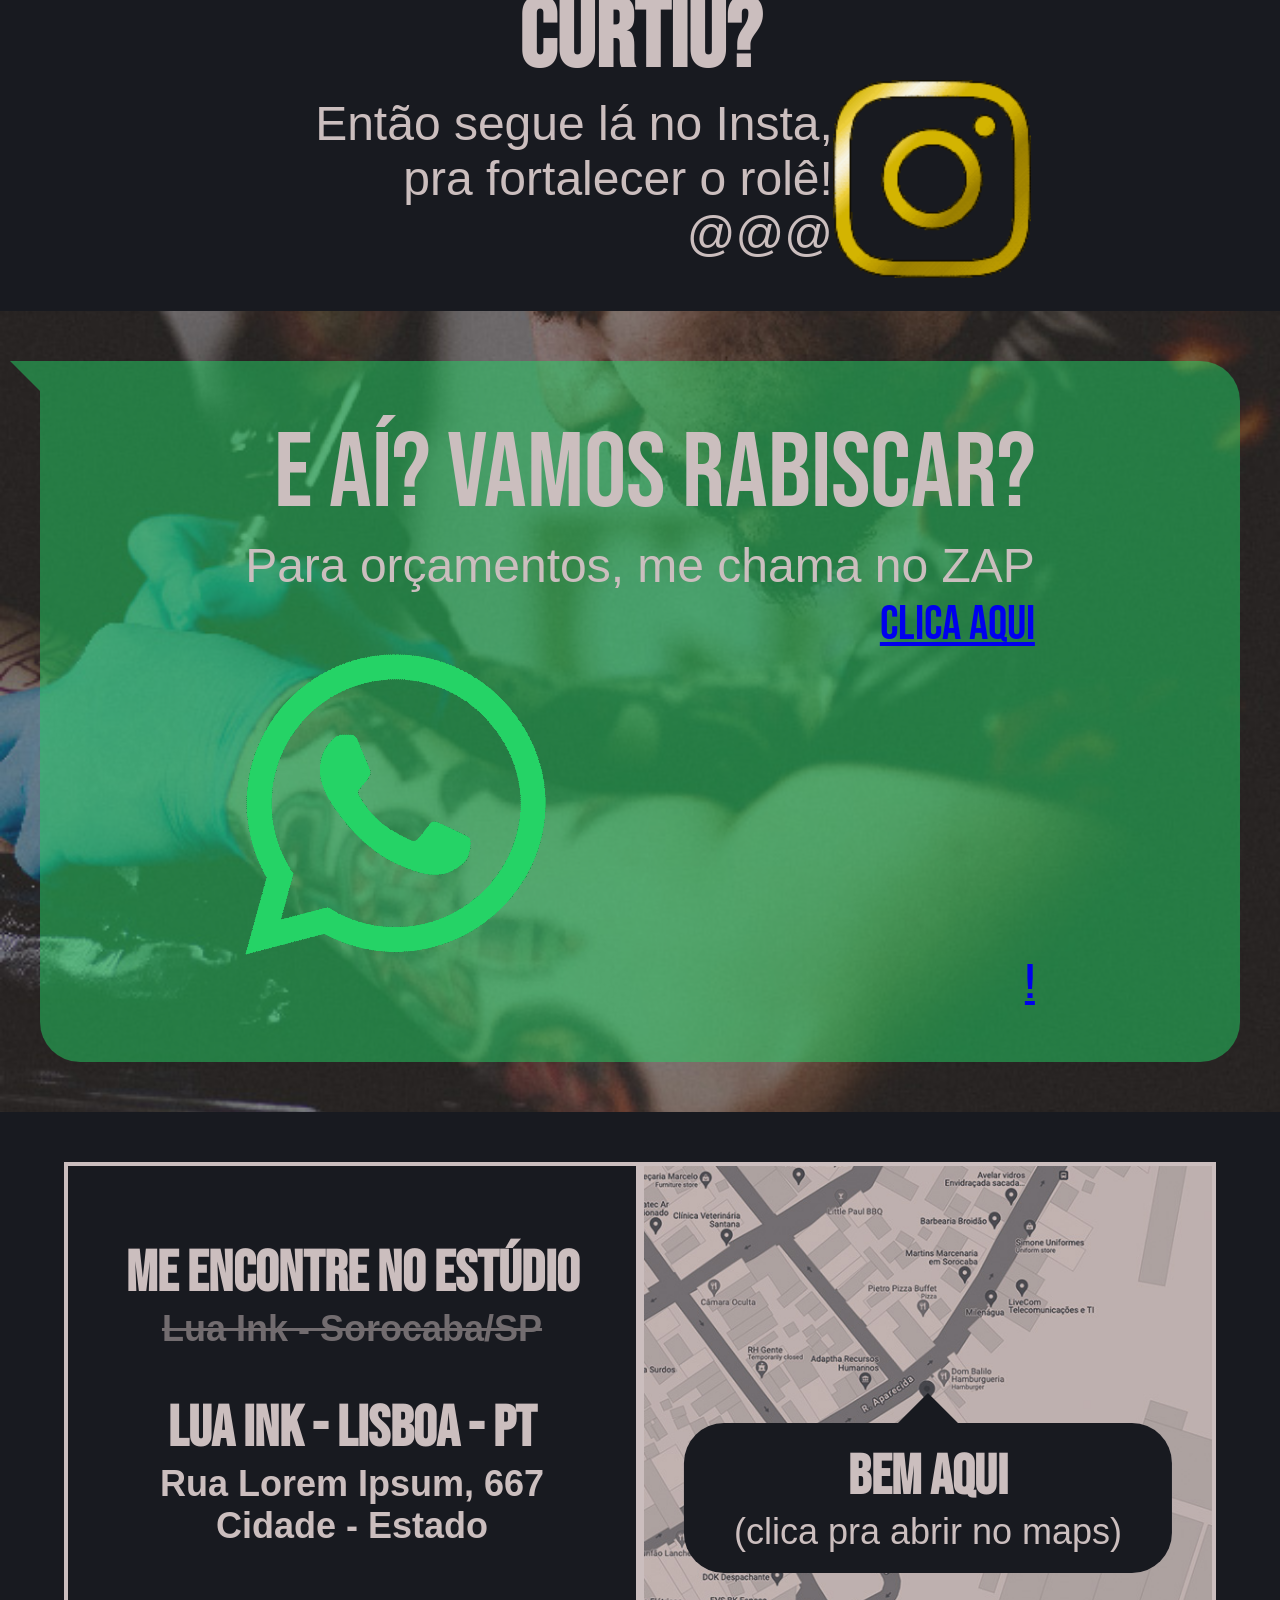
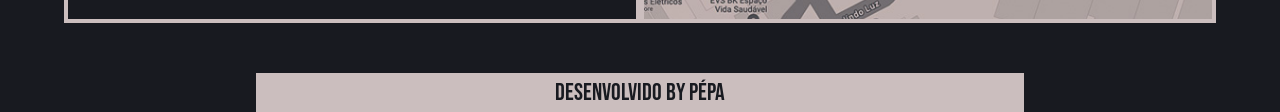
==== commit d9842d29: "Paleta + Alguns Detalhes" ====
--- a/novo/index.html
+++ b/novo/index.html
@@ -133,12 +133,9 @@
             <div id="zapWrap" class="wrap">
                 <div>
                     <span id="zapChamada">E Aí? Vamos&nbsp;Rabiscar?</span><br />
-                    <span id="zapSubTitulo">
-                        Para orçamentos, me chama no ZAP <br />
-                        (é só clicar no link->)
-                    </span>
+                    <span id="zapSubTitulo">Para orçamentos, me chama no ZAP</span><br />
+                    <a href="#" id="zapBotao">Clica aqui<img src="images/zap_icon.png" alt="">!</a>
                 </div>
-                <a href="#" id="zapBotao"><img src="images/zap_icon.png" alt=""></a>
             </div>
         </section>
         <section id="local">
